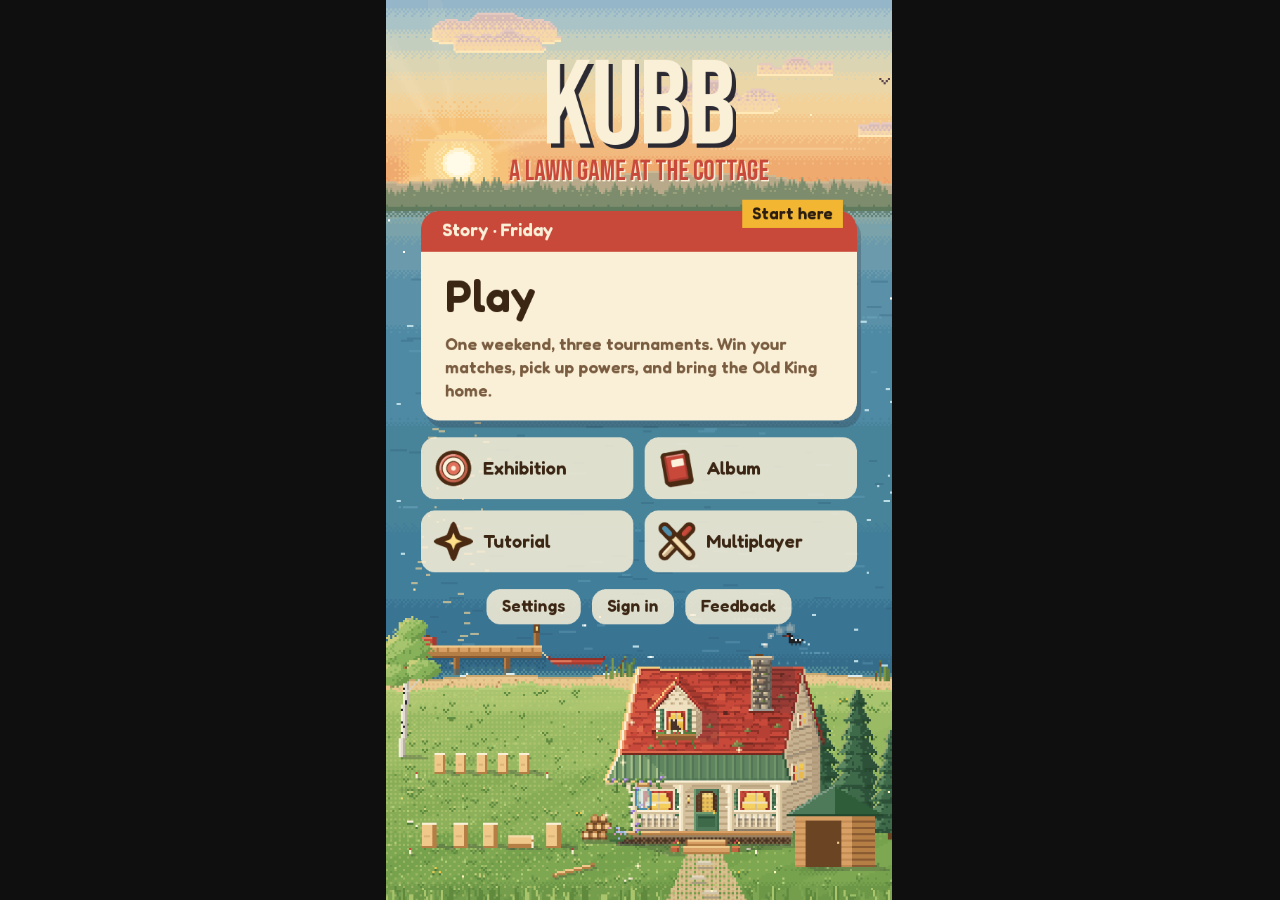
==== index.html @ 56147167 "Game build c2eaa06" ====
<!doctype html>
<html lang="en">
<head>
    <meta charset="UTF-8" />
    <link rel="icon" type="image/png" href="./favicon.png" />
    <meta name="viewport" content="width=device-width, initial-scale=1.0" />
    <link rel="stylesheet" href="./style.css">
    <!-- Fredoka (SIL Open Font Licence), the game's font. See ASSETS.md. -->
    <link rel="stylesheet" href="./fonts.css">
    <!-- Fetch the splash's two fonts straight away, so its title doesn't swap font halfway in. -->
    <link rel="preload" href="./assets/fonts/bebas-neue-400-latin.woff2" as="font" type="font/woff2" crossorigin>
    <link rel="preload" href="./assets/fonts/caveat-600-latin.woff2" as="font" type="font/woff2" crossorigin>
    <title>Kubb</title>
  <script type="module" crossorigin src="./assets/index-C-qFgQrN.js"></script>
  <link rel="modulepreload" crossorigin href="./assets/phaser-DkrQsNE3.js">
</head>

<body>
    <!-- The title card: plain HTML so it shows the moment the page opens, before the fonts and the
         game have loaded. src/main.ts fades it out once the first screen has been drawn. -->
    <div id="splash" role="status" aria-live="polite">
        <div class="splash-title">Kubb</div>
        <div class="splash-line">setting up the lawn<span class="splash-dots"><span>.</span><span>.</span><span>.</span></span></div>
    </div>
    <script>
        // If the game hasn't drawn its first screen after 15 seconds, offer a fresh copy instead of a splash that never
        // ends (Josh's phone, 2026-10-17: it held a page from an earlier publish whose script was gone). The added `r`
        // skips the phone's cached page; the game ignores it.
        setTimeout(function () {
            var s = document.getElementById('splash');
            if (!s || s.classList.contains('leaving')) return;
            var b = document.createElement('button');
            b.className = 'splash-reload';
            b.textContent = 'Still loading? Tap to reload';
            b.onclick = function () { var u = new URL(location.href); u.searchParams.set('r', String(Date.now())); location.replace(u.toString()); };
            s.appendChild(b);
        }, 15000);
    </script>
    <div id="app">
        <div id="game-container"></div>
    </div>
</body>
</html>
---- style.css ----
body {
    margin: 0;
    padding: 0;
    color: rgba(255, 255, 255, 0.87);
    background-color: #0f0f0f;
    overscroll-behavior: none;
}

#app {
    width: 100%;
    height: 100vh;
    height: 100dvh;
    overflow: hidden;
    display: flex;
    justify-content: center;
    align-items: center;
}

/* Dragging on the canvas aims a throw; it must not scroll or zoom the page. */
canvas {
    touch-action: none;
}

/* The title card over the page while the game loads (index.html). Cream paper and brown ink, as in
   the game's panels (src/game/ui.ts). Above the canvas, under the account and feedback sheets. */
#splash {
    position: fixed;
    inset: 0;
    z-index: 900;
    display: flex;
    flex-direction: column;
    align-items: center;
    justify-content: center;
    gap: 4px;
    padding: 0 16px;
    background: #fcf1da;
    color: #3b2614;
    transition: opacity 400ms ease-out;
}

#splash.leaving {
    opacity: 0;
    pointer-events: none;
}

.splash-title {
    font-family: 'Bebas Neue', 'Arial Narrow', sans-serif;
    font-size: clamp(88px, 24vmin, 180px);
    line-height: 0.9;
    letter-spacing: 0.04em;
}

.splash-line {
    font-family: 'Caveat', cursive;
    font-weight: 600;
    font-size: clamp(24px, 6vmin, 36px);
    color: #7a5d40;
}

.splash-dots span {
    animation: splash-dot 1.2s ease-in-out infinite;
}

.splash-dots span:nth-child(2) { animation-delay: 0.2s; }
.splash-dots span:nth-child(3) { animation-delay: 0.4s; }

/* Shown by index.html if the game hasn't started after a while (a page cached from an older build, a lost connection). */
.splash-reload {
    margin-top: 28px;
    padding: 12px 22px;
    border: 3px solid #3b2614;
    border-radius: 14px;
    background: #f6c453;
    color: #3b2614;
    font: 600 20px 'Fredoka', system-ui, sans-serif;
    cursor: pointer;
}

@keyframes splash-dot {
    0%, 60%, 100% { opacity: 0.25; }
    30% { opacity: 1; }
}

@media (prefers-reduced-motion: reduce) {
    .splash-dots span { animation: none; }
    #splash { transition: none; }
}
---- fonts.css ----
/* The game's three fonts, bundled with the game (SIL Open Font License 1.1; see ASSETS.md and
   public/assets/fonts/OFL.txt). Latin and Latin Extended only: every name in the game is covered. */

@font-face {
    font-family: 'Bebas Neue';
    font-style: normal;
    font-weight: 400;
    font-display: swap;
    src: url('assets/fonts/bebas-neue-400-latin-ext.woff2') format('woff2');
    unicode-range: U+0100-02BA, U+02BD-02C5, U+02C7-02CC, U+02CE-02D7, U+02DD-02FF, U+0304, U+0308, U+0329, U+1D00-1DBF, U+1E00-1E9F, U+1EF2-1EFF, U+2020, U+20A0-20AB, U+20AD-20C4, U+2113, U+2C60-2C7F, U+A720-A7FF;
}

@font-face {
    font-family: 'Bebas Neue';
    font-style: normal;
    font-weight: 400;
    font-display: swap;
    src: url('assets/fonts/bebas-neue-400-latin.woff2') format('woff2');
    unicode-range: U+0000-00FF, U+0131, U+0152-0153, U+02BB-02BC, U+02C6, U+02DA, U+02DC, U+0304, U+0308, U+0329, U+2000-206F, U+20AC, U+2122, U+2191, U+2193, U+2212, U+2215, U+FEFF, U+FFFD;
}

@font-face {
    font-family: 'Caveat';
    font-style: normal;
    font-weight: 600;
    font-display: swap;
    src: url('assets/fonts/caveat-600-latin-ext.woff2') format('woff2');
    unicode-range: U+0100-02BA, U+02BD-02C5, U+02C7-02CC, U+02CE-02D7, U+02DD-02FF, U+0304, U+0308, U+0329, U+1D00-1DBF, U+1E00-1E9F, U+1EF2-1EFF, U+2020, U+20A0-20AB, U+20AD-20C4, U+2113, U+2C60-2C7F, U+A720-A7FF;
}

@font-face {
    font-family: 'Caveat';
    font-style: normal;
    font-weight: 600;
    font-display: swap;
    src: url('assets/fonts/caveat-600-latin.woff2') format('woff2');
    unicode-range: U+0000-00FF, U+0131, U+0152-0153, U+02BB-02BC, U+02C6, U+02DA, U+02DC, U+0304, U+0308, U+0329, U+2000-206F, U+20AC, U+2122, U+2191, U+2193, U+2212, U+2215, U+FEFF, U+FFFD;
}

@font-face {
    font-family: 'Fredoka';
    font-style: normal;
    font-weight: 600;
    font-display: swap;
    src: url('assets/fonts/fredoka-600-latin-ext.woff2') format('woff2');
    unicode-range: U+0100-02BA, U+02BD-02C5, U+02C7-02CC, U+02CE-02D7, U+02DD-02FF, U+0304, U+0308, U+0329, U+1D00-1DBF, U+1E00-1E9F, U+1EF2-1EFF, U+2020, U+20A0-20AB, U+20AD-20C4, U+2113, U+2C60-2C7F, U+A720-A7FF;
}

@font-face {
    font-family: 'Fredoka';
    font-style: normal;
    font-weight: 600;
    font-display: swap;
    src: url('assets/fonts/fredoka-600-latin.woff2') format('woff2');
    unicode-range: U+0000-00FF, U+0131, U+0152-0153, U+02BB-02BC, U+02C6, U+02DA, U+02DC, U+0304, U+0308, U+0329, U+2000-206F, U+20AC, U+2122, U+2191, U+2193, U+2212, U+2215, U+FEFF, U+FFFD;
}
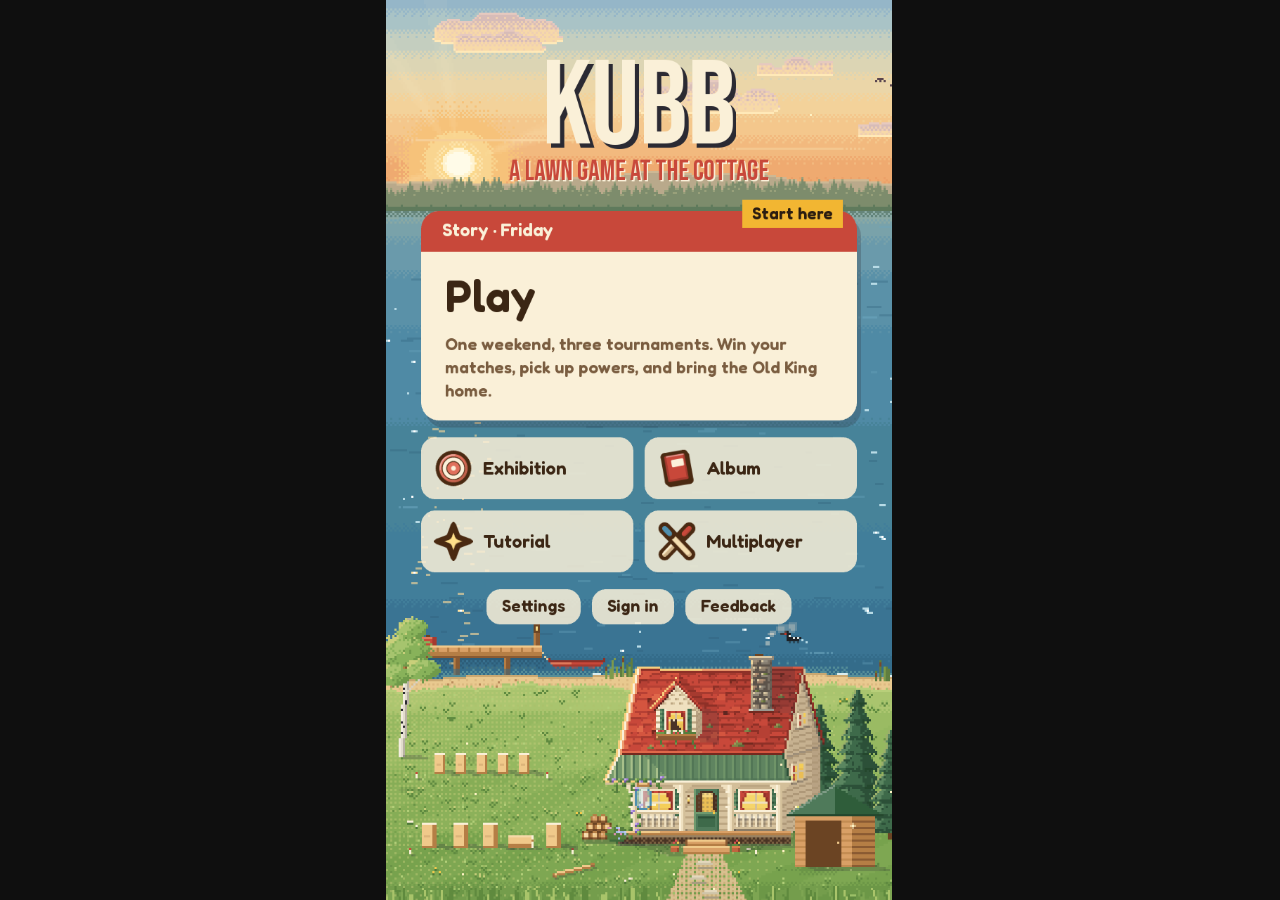
==== commit de161513: "Game build 75facac" ====
--- a/index.html
+++ b/index.html
@@ -11,7 +11,7 @@
     <link rel="preload" href="./assets/fonts/bebas-neue-400-latin.woff2" as="font" type="font/woff2" crossorigin>
     <link rel="preload" href="./assets/fonts/caveat-600-latin.woff2" as="font" type="font/woff2" crossorigin>
     <title>Kubb</title>
-  <script type="module" crossorigin src="./assets/index-C-qFgQrN.js"></script>
+  <script type="module" crossorigin src="./assets/index-DnpeF021.js"></script>
   <link rel="modulepreload" crossorigin href="./assets/phaser-DkrQsNE3.js">
 </head>
 
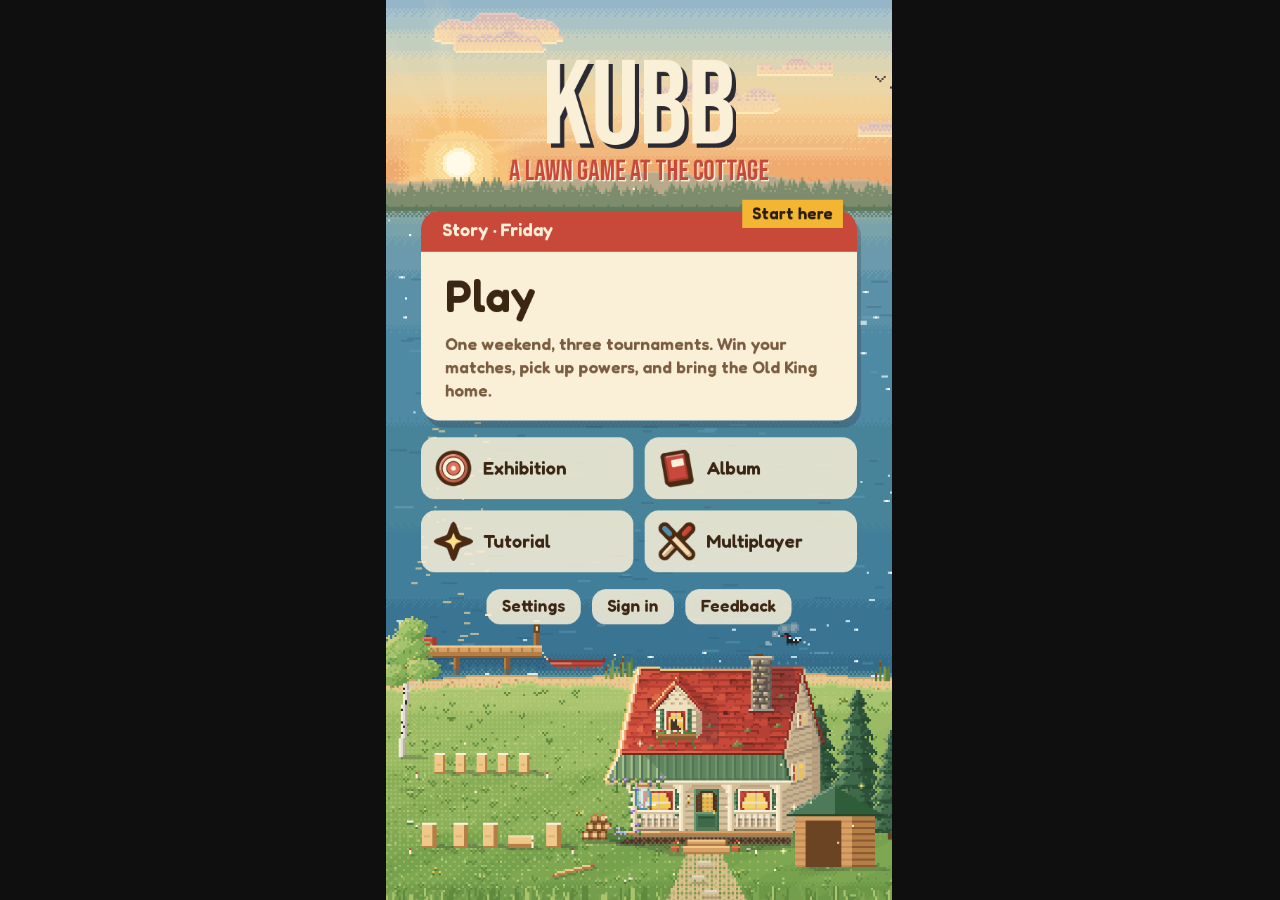
==== commit c26c692a: "Game build 9098cf6" ====
--- a/index.html
+++ b/index.html
@@ -11,7 +11,7 @@
     <link rel="preload" href="./assets/fonts/bebas-neue-400-latin.woff2" as="font" type="font/woff2" crossorigin>
     <link rel="preload" href="./assets/fonts/caveat-600-latin.woff2" as="font" type="font/woff2" crossorigin>
     <title>Kubb</title>
-  <script type="module" crossorigin src="./assets/index-DnpeF021.js"></script>
+  <script type="module" crossorigin src="./assets/index-OjxjXtFz.js"></script>
   <link rel="modulepreload" crossorigin href="./assets/phaser-DkrQsNE3.js">
 </head>
 
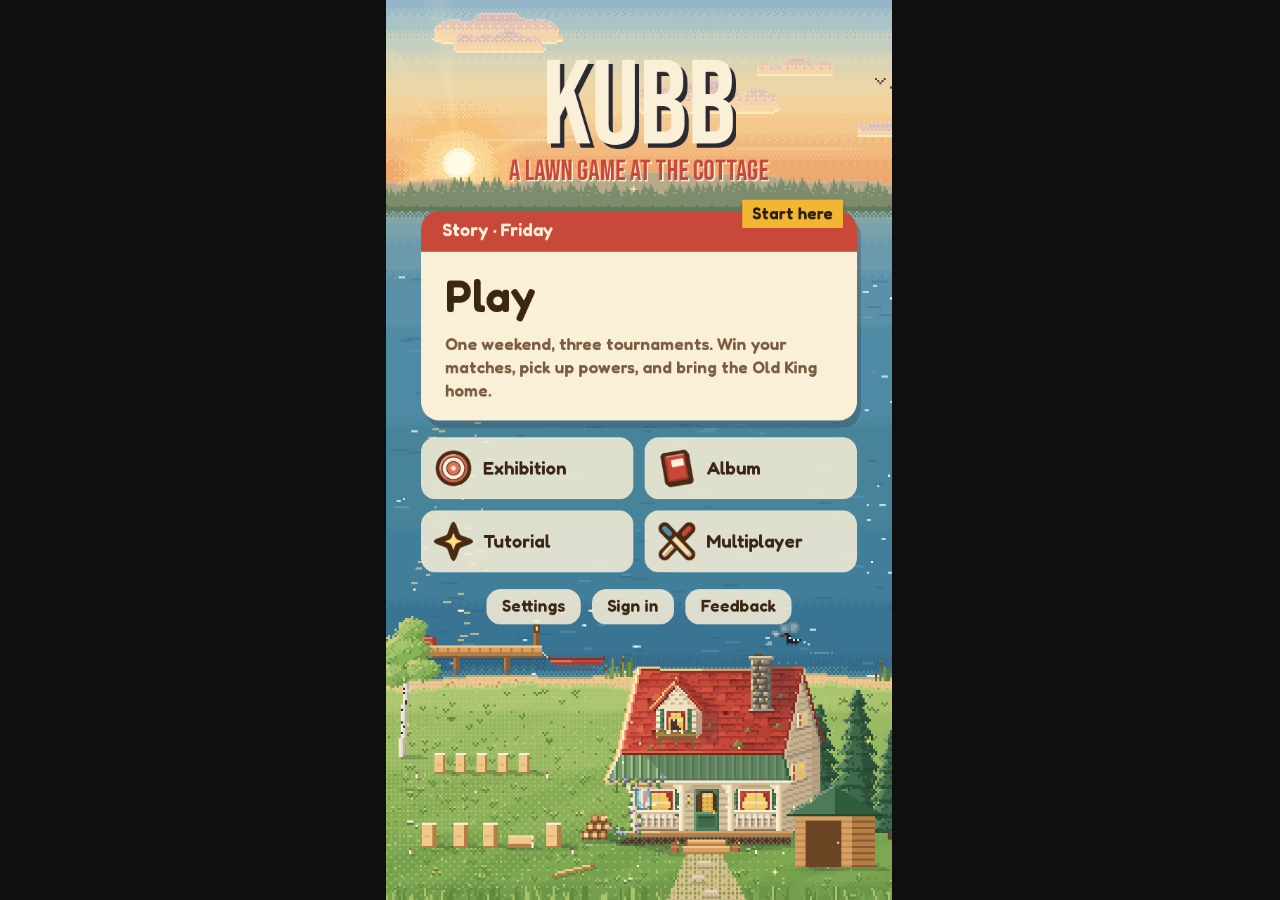
==== commit d21be647: "Game build daaa3cb" ====
--- a/index.html
+++ b/index.html
@@ -11,7 +11,7 @@
     <link rel="preload" href="./assets/fonts/bebas-neue-400-latin.woff2" as="font" type="font/woff2" crossorigin>
     <link rel="preload" href="./assets/fonts/caveat-600-latin.woff2" as="font" type="font/woff2" crossorigin>
     <title>Kubb</title>
-  <script type="module" crossorigin src="./assets/index-OjxjXtFz.js"></script>
+  <script type="module" crossorigin src="./assets/index-6GRPEpbq.js"></script>
   <link rel="modulepreload" crossorigin href="./assets/phaser-DkrQsNE3.js">
 </head>
 
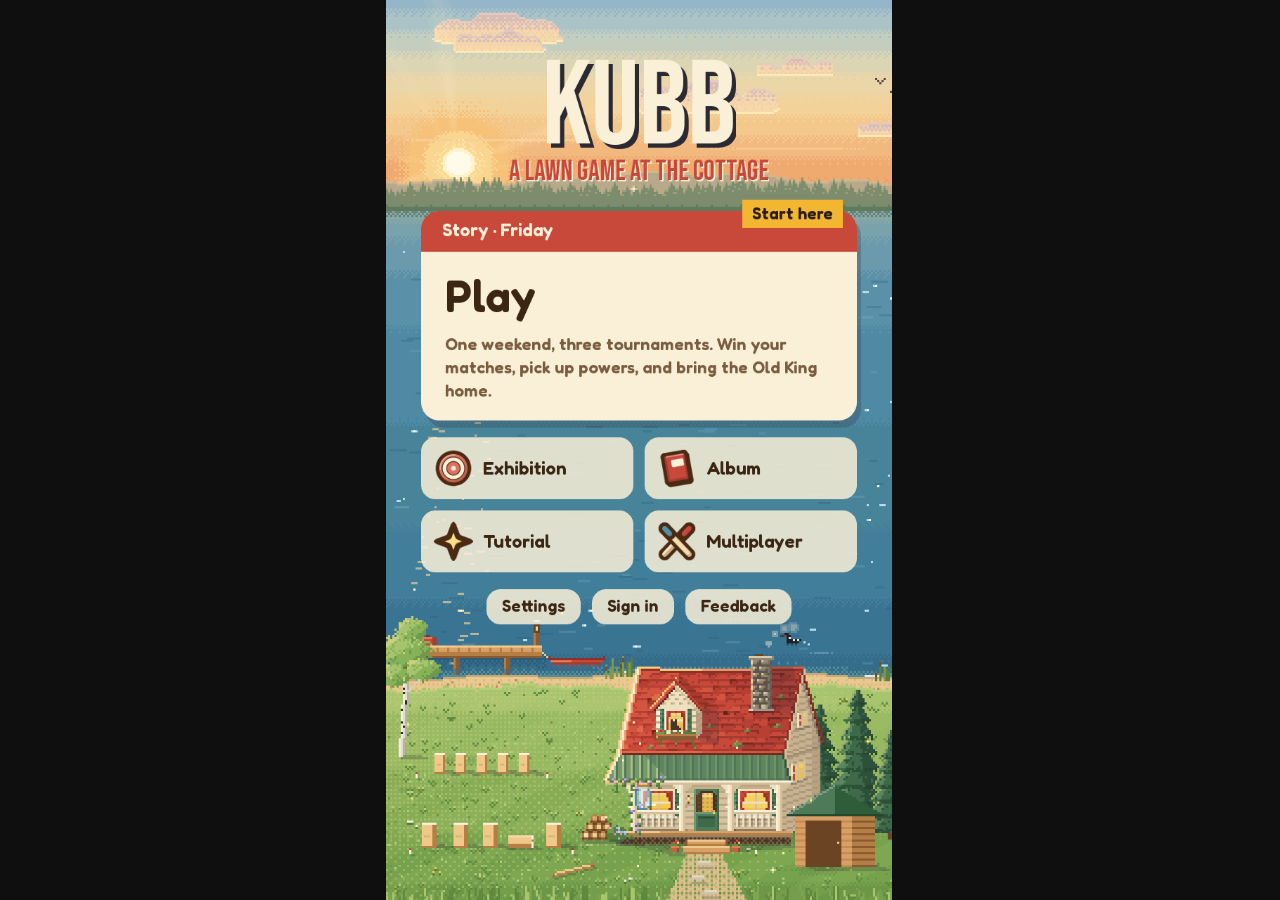
==== commit b879f3a7: "Game build 8aed37d" ====
--- a/index.html
+++ b/index.html
@@ -11,7 +11,7 @@
     <link rel="preload" href="./assets/fonts/bebas-neue-400-latin.woff2" as="font" type="font/woff2" crossorigin>
     <link rel="preload" href="./assets/fonts/caveat-600-latin.woff2" as="font" type="font/woff2" crossorigin>
     <title>Kubb</title>
-  <script type="module" crossorigin src="./assets/index-6GRPEpbq.js"></script>
+  <script type="module" crossorigin src="./assets/index-Bi861PNw.js"></script>
   <link rel="modulepreload" crossorigin href="./assets/phaser-DkrQsNE3.js">
 </head>
 
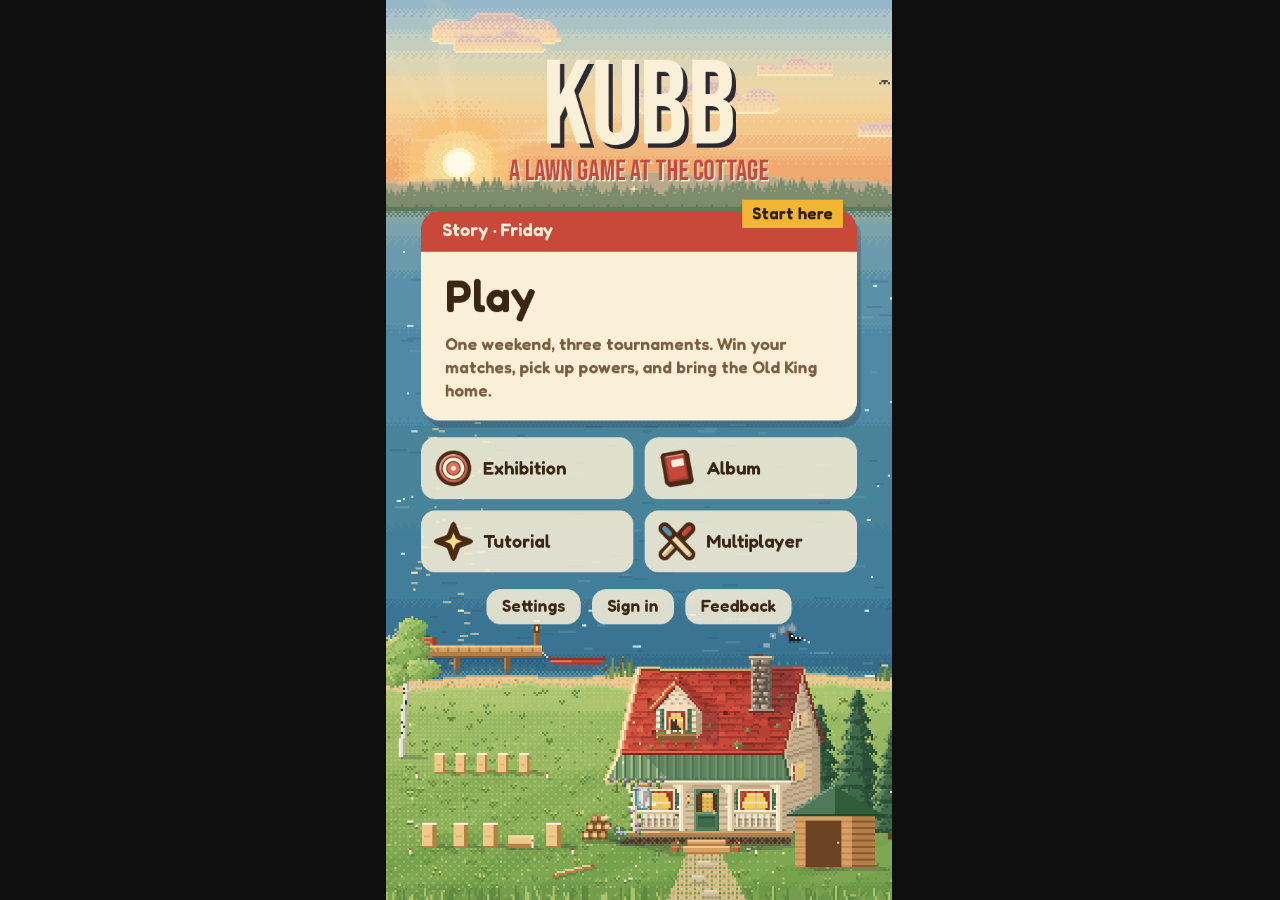
==== commit 7d7e8b1a: "Game build f740214" ====
--- a/index.html
+++ b/index.html
@@ -3,6 +3,14 @@
 <head>
     <meta charset="UTF-8" />
     <link rel="icon" type="image/png" href="./favicon.png" />
+    <!-- Add to Home Screen: Kubb opens full screen with its own icon. A phone needs this for notifications (iPhone
+         only sends them to a game added to the Home Screen). -->
+    <link rel="manifest" href="./manifest.webmanifest" />
+    <link rel="apple-touch-icon" href="./icons/apple-touch-icon.png" />
+    <meta name="apple-mobile-web-app-title" content="Kubb" />
+    <meta name="mobile-web-app-capable" content="yes" />
+    <meta name="apple-mobile-web-app-capable" content="yes" />
+    <meta name="theme-color" content="#fcf1da" />
     <meta name="viewport" content="width=device-width, initial-scale=1.0" />
     <link rel="stylesheet" href="./style.css">
     <!-- Fredoka (SIL Open Font Licence), the game's font. See ASSETS.md. -->
@@ -11,7 +19,7 @@
     <link rel="preload" href="./assets/fonts/bebas-neue-400-latin.woff2" as="font" type="font/woff2" crossorigin>
     <link rel="preload" href="./assets/fonts/caveat-600-latin.woff2" as="font" type="font/woff2" crossorigin>
     <title>Kubb</title>
-  <script type="module" crossorigin src="./assets/index-Bi861PNw.js"></script>
+  <script type="module" crossorigin src="./assets/index-DAFbGB2y.js"></script>
   <link rel="modulepreload" crossorigin href="./assets/phaser-DkrQsNE3.js">
 </head>
 
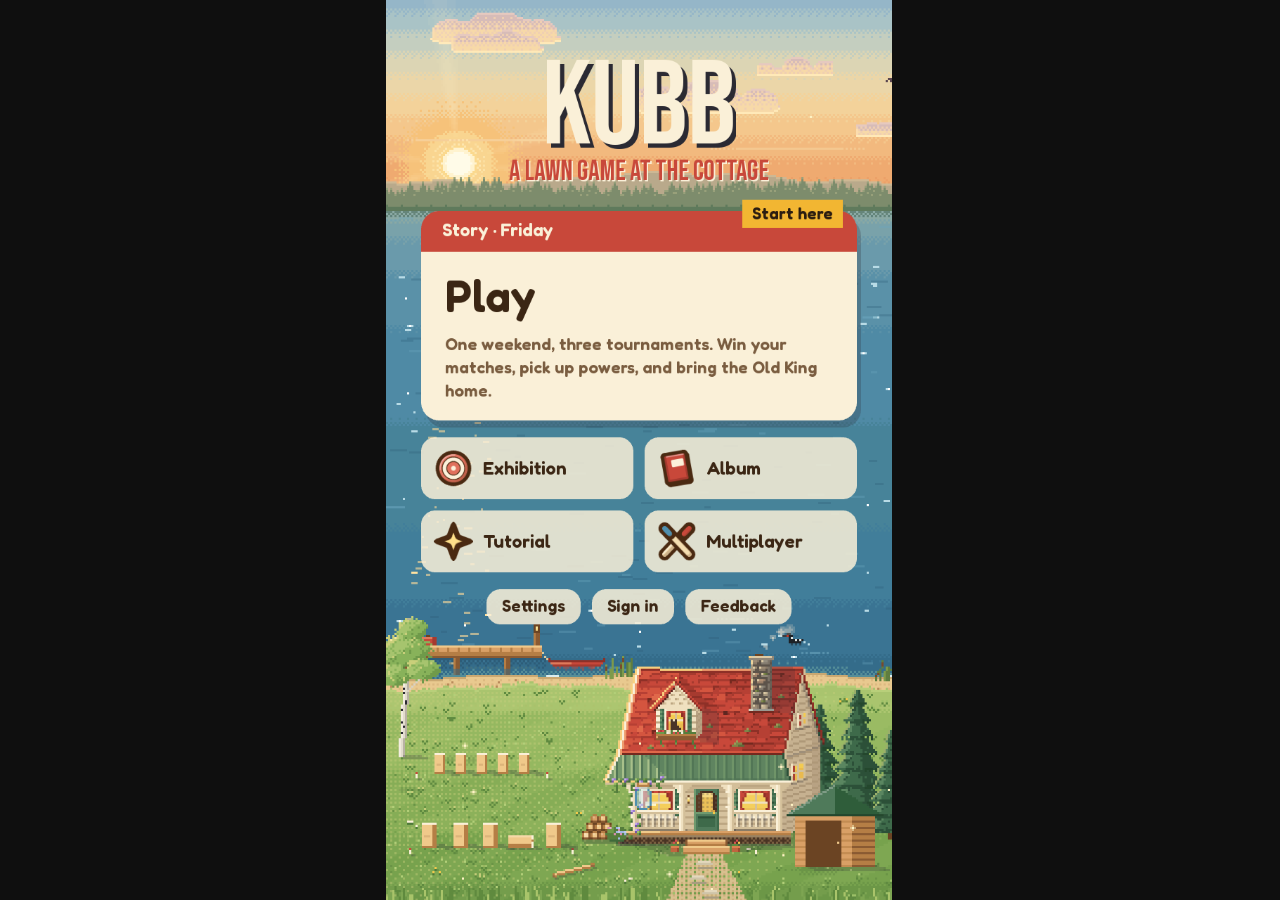
==== commit 75290234: "Game build 05851b9" ====
--- a/index.html
+++ b/index.html
@@ -19,7 +19,7 @@
     <link rel="preload" href="./assets/fonts/bebas-neue-400-latin.woff2" as="font" type="font/woff2" crossorigin>
     <link rel="preload" href="./assets/fonts/caveat-600-latin.woff2" as="font" type="font/woff2" crossorigin>
     <title>Kubb</title>
-  <script type="module" crossorigin src="./assets/index-DAFbGB2y.js"></script>
+  <script type="module" crossorigin src="./assets/index-BLV-CR2M.js"></script>
   <link rel="modulepreload" crossorigin href="./assets/phaser-DkrQsNE3.js">
 </head>
 
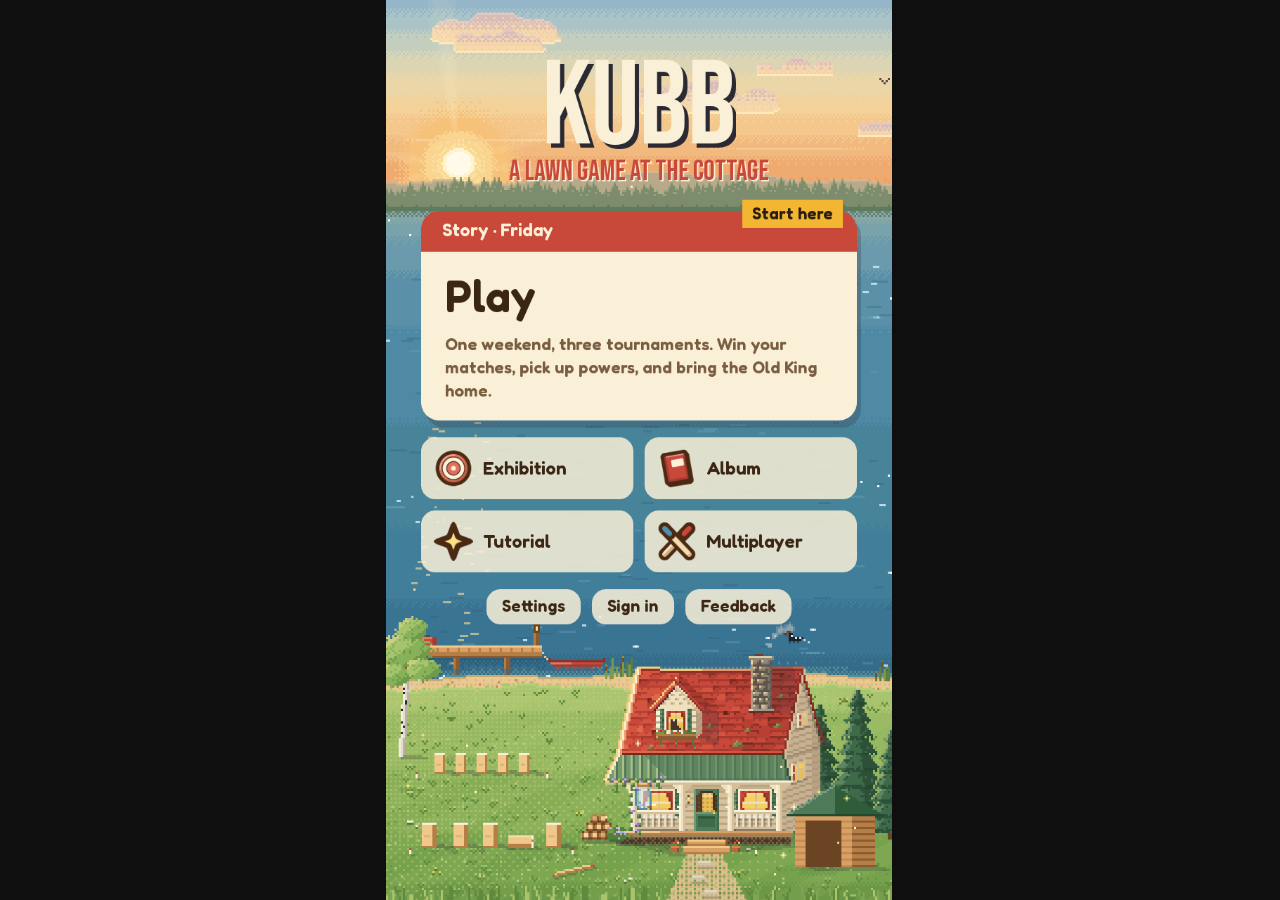
==== commit 7900e098: "Game build 6d9fb16" ====
--- a/index.html
+++ b/index.html
@@ -19,7 +19,7 @@
     <link rel="preload" href="./assets/fonts/bebas-neue-400-latin.woff2" as="font" type="font/woff2" crossorigin>
     <link rel="preload" href="./assets/fonts/caveat-600-latin.woff2" as="font" type="font/woff2" crossorigin>
     <title>Kubb</title>
-  <script type="module" crossorigin src="./assets/index-BLV-CR2M.js"></script>
+  <script type="module" crossorigin src="./assets/index-DdmaKuRR.js"></script>
   <link rel="modulepreload" crossorigin href="./assets/phaser-DkrQsNE3.js">
 </head>
 
